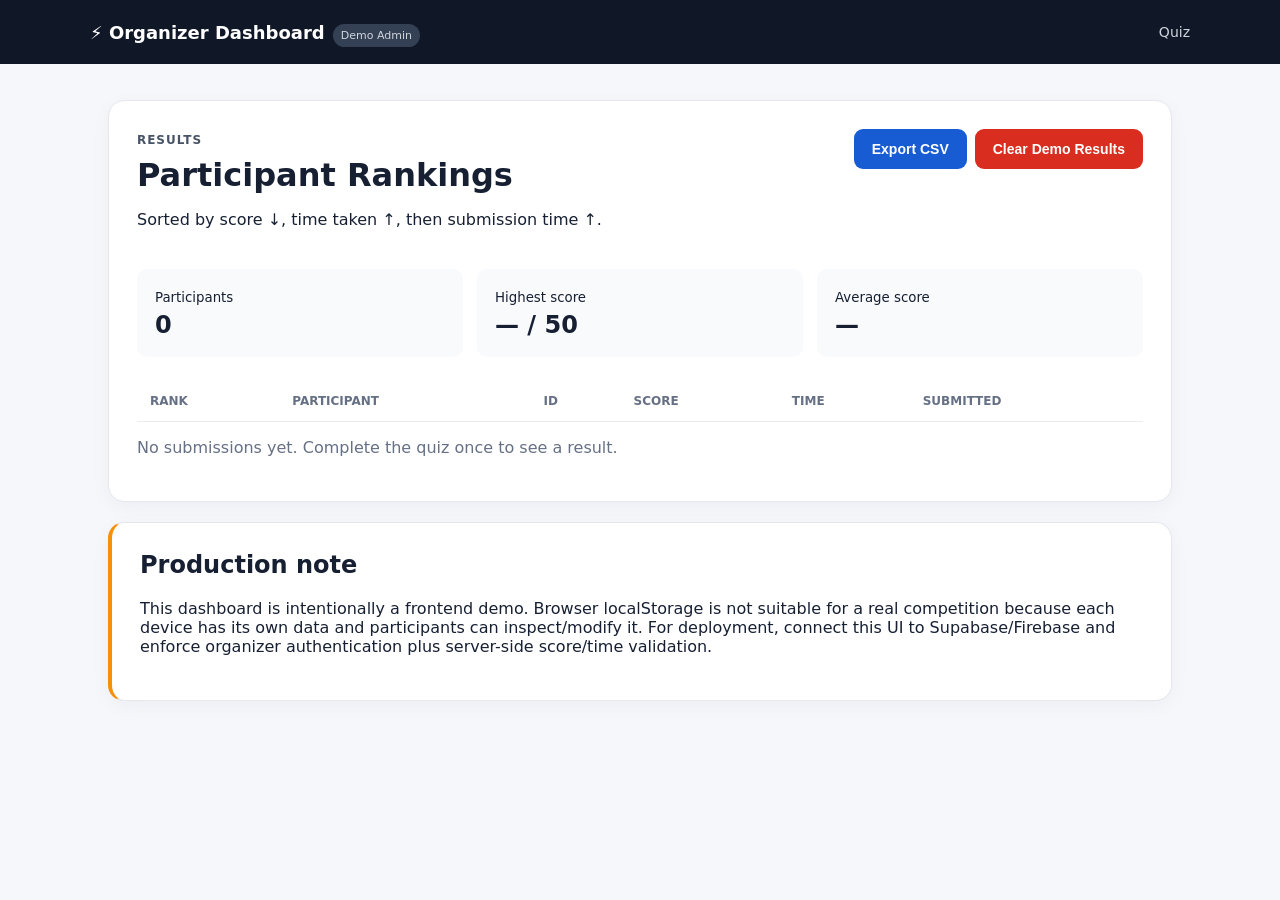
==== admin.html @ 2786ffd8 "test 1 test 1" ====
<!doctype html>
<html lang="en">
<head>
<meta charset="utf-8"><meta name="viewport" content="width=device-width,initial-scale=1">
<title>Organizer Dashboard</title><link rel="stylesheet" href="css/style.css">
</head>
<body>
<header class="topbar"><div><strong>⚡ Organizer Dashboard</strong><span class="tag">Demo Admin</span></div><nav><a href="index.html">Quiz</a></nav></header>
<main class="container">
<section class="card">
  <div class="dashboard-head">
    <div><span class="eyebrow">Results</span><h1>Participant Rankings</h1><p>Sorted by score ↓, time taken ↑, then submission time ↑.</p></div>
    <div class="actions"><button id="exportBtn" class="primary">Export CSV</button><button id="clearBtn" class="danger">Clear Demo Results</button></div>
  </div>
  <div class="stats" id="stats"></div>
  <div class="table-wrap">
  <table><thead><tr><th>Rank</th><th>Participant</th><th>ID</th><th>Score</th><th>Time</th><th>Submitted</th></tr></thead><tbody id="resultsBody"></tbody></table>
  </div>
  <p id="empty" class="muted">No submissions yet. Complete the quiz once to see a result.</p>
</section>
<section class="card security">
<h2>Production note</h2>
<p>This dashboard is intentionally a frontend demo. Browser localStorage is not suitable for a real competition because each device has its own data and participants can inspect/modify it. For deployment, connect this UI to Supabase/Firebase and enforce organizer authentication plus server-side score/time validation.</p>
</section>
</main>
<script src="js/admin.js"></script>
</body>
</html>
---- css/style.css ----
*{box-sizing:border-box}body{margin:0;font-family:Inter,system-ui,-apple-system,Segoe UI,sans-serif;background:#f5f7fb;color:#172033}.topbar{height:64px;background:#101828;color:white;display:flex;align-items:center;justify-content:space-between;padding:0 max(20px,calc((100% - 1100px)/2));gap:20px}.topbar strong{font-size:18px}.tag{font-size:11px;background:#344054;padding:5px 8px;border-radius:999px;margin-left:8px;color:#d0d5dd}.topbar nav{display:flex;gap:18px}.topbar a{color:#d0d5dd;text-decoration:none;font-size:14px}.container{max-width:1100px;margin:36px auto;padding:0 18px}.card{background:white;border:1px solid #e4e7ec;border-radius:16px;padding:28px;box-shadow:0 5px 20px #1018280a;margin-bottom:20px}.hero{max-width:850px;margin:40px auto}.eyebrow{font-size:12px;font-weight:800;text-transform:uppercase;letter-spacing:.08em;color:#475467}.hero h1,h1{font-size:32px;margin:8px 0}.hero p{color:#667085}.grid2{display:grid;grid-template-columns:1fr 1fr;gap:16px;margin:24px 0}label{font-size:13px;font-weight:700;color:#344054}input{display:block;width:100%;margin-top:7px;border:1px solid #d0d5dd;border-radius:9px;padding:12px;font:inherit}button,.button{border:0;border-radius:9px;padding:12px 18px;font-weight:800;cursor:pointer;text-decoration:none;display:inline-block;font-size:14px}.primary{background:#175cd3;color:white}.secondary{background:#eef2f6;color:#344054}.danger{background:#d92d20;color:white}.notice{background:#eff8ff;border:1px solid #b2ddff;padding:12px 14px;border-radius:9px;font-size:13px;margin:18px 0}.error{color:#b42318!important;font-weight:700}.quiz-head{display:flex;justify-content:space-between;align-items:center;gap:16px}.quiz-head small,.result-grid small{display:block;color:#667085;font-size:11px;text-transform:uppercase;font-weight:800;letter-spacing:.06em}.quiz-head strong{display:block;margin-top:3px}.timer{font-variant-numeric:tabular-nums;font-size:24px;font-weight:900;color:#b42318}.question{min-height:300px}.question h2{font-size:22px;line-height:1.4}.options{display:grid;gap:12px;margin-top:24px}.option{display:flex;align-items:flex-start;gap:12px;border:1px solid #d0d5dd;border-radius:12px;padding:15px;cursor:pointer;background:#fff}.option:hover{background:#f9fafb}.option input{width:auto;margin:3px 0 0}.quiz-nav{display:flex;justify-content:space-between;gap:10px;align-items:center}.progressbar{height:7px;background:#eaecf0;border-radius:20px;margin-top:20px;overflow:hidden}.progressbar span{display:block;height:100%;background:#175cd3;width:2%;transition:width .2s}.result-grid,.stats{display:grid;grid-template-columns:repeat(3,1fr);gap:14px;margin:24px 0}.result-grid>div,.stats>div{background:#f8fafc;padding:18px;border-radius:10px}.result-grid strong,.stats strong{display:block;font-size:24px;margin-top:5px}.dashboard-head{display:flex;justify-content:space-between;gap:20px;align-items:flex-start}.actions{display:flex;gap:8px;flex-wrap:wrap}.table-wrap{overflow:auto}table{width:100%;border-collapse:collapse;font-size:14px}th,td{text-align:left;padding:13px;border-bottom:1px solid #eaecf0;white-space:nowrap}th{color:#667085;font-size:12px;text-transform:uppercase}.muted{color:#667085}.security{border-left:4px solid #f79009}.security h2{margin-top:0}@media(max-width:700px){.topbar{height:auto;padding:14px 18px;align-items:flex-start}.topbar nav{gap:10px;flex-wrap:wrap}.grid2,.result-grid,.stats{grid-template-columns:1fr}.card{padding:20px}.hero h1,h1{font-size:26px}.quiz-head{align-items:flex-start;flex-wrap:wrap}.quiz-nav{flex-wrap:wrap}.quiz-nav button{flex:1}.dashboard-head{flex-direction:column}.actions{width:100%}.actions button{flex:1}}
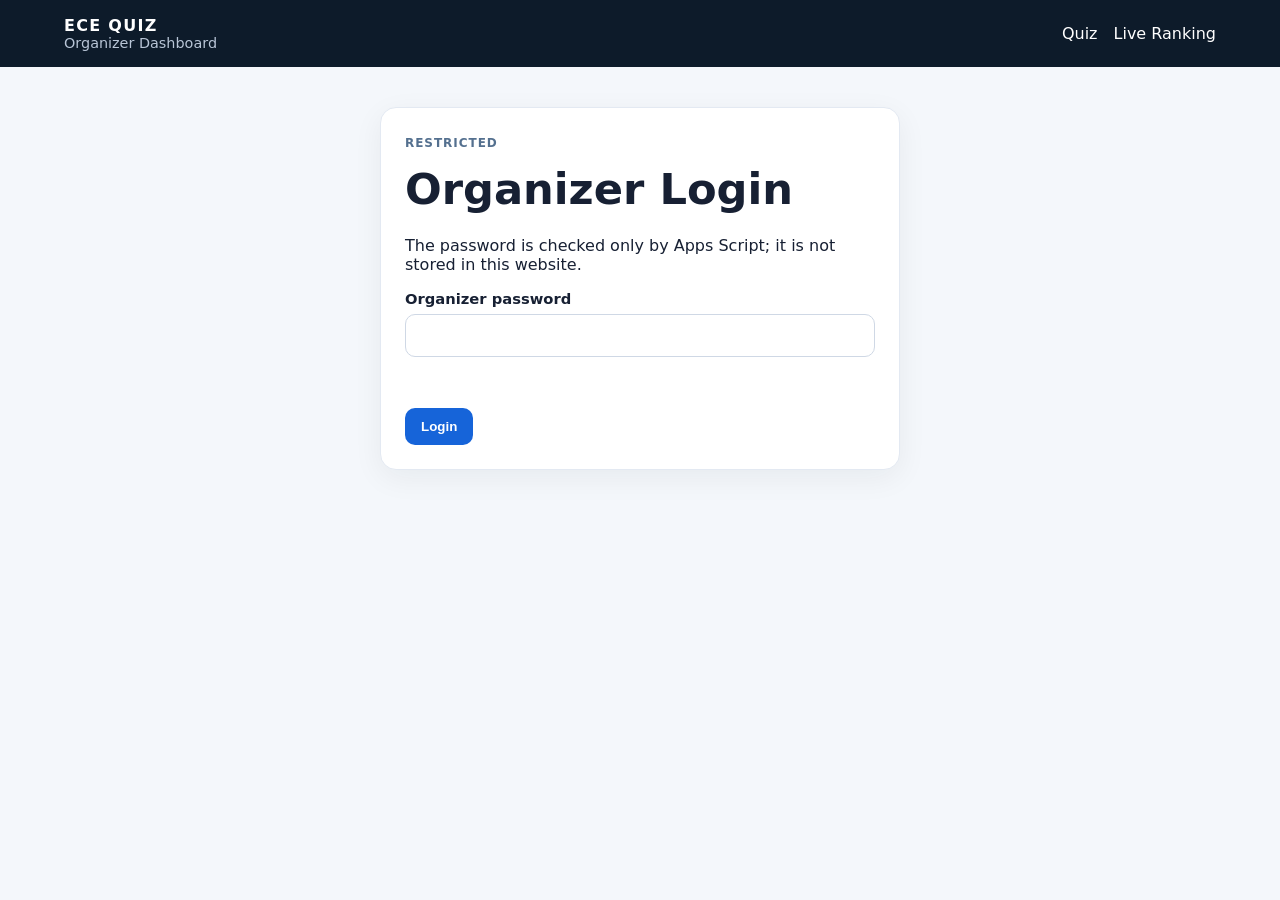
==== commit 32a96e8e: "google sheets version ." ====
--- a/admin.html
+++ b/admin.html
@@ -1,28 +1 @@
-<!doctype html>
-<html lang="en">
-<head>
-<meta charset="utf-8"><meta name="viewport" content="width=device-width,initial-scale=1">
-<title>Organizer Dashboard</title><link rel="stylesheet" href="css/style.css">
-</head>
-<body>
-<header class="topbar"><div><strong>⚡ Organizer Dashboard</strong><span class="tag">Demo Admin</span></div><nav><a href="index.html">Quiz</a></nav></header>
-<main class="container">
-<section class="card">
-  <div class="dashboard-head">
-    <div><span class="eyebrow">Results</span><h1>Participant Rankings</h1><p>Sorted by score ↓, time taken ↑, then submission time ↑.</p></div>
-    <div class="actions"><button id="exportBtn" class="primary">Export CSV</button><button id="clearBtn" class="danger">Clear Demo Results</button></div>
-  </div>
-  <div class="stats" id="stats"></div>
-  <div class="table-wrap">
-  <table><thead><tr><th>Rank</th><th>Participant</th><th>ID</th><th>Score</th><th>Time</th><th>Submitted</th></tr></thead><tbody id="resultsBody"></tbody></table>
-  </div>
-  <p id="empty" class="muted">No submissions yet. Complete the quiz once to see a result.</p>
-</section>
-<section class="card security">
-<h2>Production note</h2>
-<p>This dashboard is intentionally a frontend demo. Browser localStorage is not suitable for a real competition because each device has its own data and participants can inspect/modify it. For deployment, connect this UI to Supabase/Firebase and enforce organizer authentication plus server-side score/time validation.</p>
-</section>
-</main>
-<script src="js/admin.js"></script>
-</body>
-</html>
+<!doctype html><html lang="en"><head><meta charset="utf-8"><meta name="viewport" content="width=device-width,initial-scale=1"><title>Organizer Dashboard</title><link rel="stylesheet" href="css/style.css"></head><body><header class="top"><div><div class="brand">ECE QUIZ</div><div class="muted">Organizer Dashboard</div></div><nav><a href="index.html">Quiz</a><a href="leaderboard.html">Live Ranking</a></nav></header><main class="container"><section id="loginCard" class="card narrow"><span class="eyebrow">Restricted</span><h1>Organizer Login</h1><p>The password is checked only by Apps Script; it is not stored in this website.</p><label>Organizer password<input id="password" type="password" autocomplete="current-password"></label><p id="loginError" class="error"></p><button id="loginBtn" class="btn primary">Login</button></section><section id="dashboard" hidden><div class="sectionhead"><div><span class="eyebrow">Protected results</span><h1>Organizer Dashboard</h1><p id="summary" class="muted"></p></div><div class="actions inline"><button id="refreshBtn" class="btn">Refresh</button><button id="csvBtn" class="btn">Export CSV</button><button id="logoutBtn" class="btn danger">Logout</button></div></div><p id="dashError" class="error"></p><div class="card tablewrap"><table><thead><tr><th>Rank</th><th>Name</th><th>Participant ID</th><th>Email</th><th>Institution</th><th>Score</th><th>Time</th><th>Submitted</th></tr></thead><tbody id="resultsBody"></tbody></table></div></section></main><script src="config.js"></script><script src="js/api.js"></script><script src="js/admin.js"></script></body></html>
--- a/css/style.css
+++ b/css/style.css
@@ -1 +1 @@
-*{box-sizing:border-box}body{margin:0;font-family:Inter,system-ui,-apple-system,Segoe UI,sans-serif;background:#f5f7fb;color:#172033}.topbar{height:64px;background:#101828;color:white;display:flex;align-items:center;justify-content:space-between;padding:0 max(20px,calc((100% - 1100px)/2));gap:20px}.topbar strong{font-size:18px}.tag{font-size:11px;background:#344054;padding:5px 8px;border-radius:999px;margin-left:8px;color:#d0d5dd}.topbar nav{display:flex;gap:18px}.topbar a{color:#d0d5dd;text-decoration:none;font-size:14px}.container{max-width:1100px;margin:36px auto;padding:0 18px}.card{background:white;border:1px solid #e4e7ec;border-radius:16px;padding:28px;box-shadow:0 5px 20px #1018280a;margin-bottom:20px}.hero{max-width:850px;margin:40px auto}.eyebrow{font-size:12px;font-weight:800;text-transform:uppercase;letter-spacing:.08em;color:#475467}.hero h1,h1{font-size:32px;margin:8px 0}.hero p{color:#667085}.grid2{display:grid;grid-template-columns:1fr 1fr;gap:16px;margin:24px 0}label{font-size:13px;font-weight:700;color:#344054}input{display:block;width:100%;margin-top:7px;border:1px solid #d0d5dd;border-radius:9px;padding:12px;font:inherit}button,.button{border:0;border-radius:9px;padding:12px 18px;font-weight:800;cursor:pointer;text-decoration:none;display:inline-block;font-size:14px}.primary{background:#175cd3;color:white}.secondary{background:#eef2f6;color:#344054}.danger{background:#d92d20;color:white}.notice{background:#eff8ff;border:1px solid #b2ddff;padding:12px 14px;border-radius:9px;font-size:13px;margin:18px 0}.error{color:#b42318!important;font-weight:700}.quiz-head{display:flex;justify-content:space-between;align-items:center;gap:16px}.quiz-head small,.result-grid small{display:block;color:#667085;font-size:11px;text-transform:uppercase;font-weight:800;letter-spacing:.06em}.quiz-head strong{display:block;margin-top:3px}.timer{font-variant-numeric:tabular-nums;font-size:24px;font-weight:900;color:#b42318}.question{min-height:300px}.question h2{font-size:22px;line-height:1.4}.options{display:grid;gap:12px;margin-top:24px}.option{display:flex;align-items:flex-start;gap:12px;border:1px solid #d0d5dd;border-radius:12px;padding:15px;cursor:pointer;background:#fff}.option:hover{background:#f9fafb}.option input{width:auto;margin:3px 0 0}.quiz-nav{display:flex;justify-content:space-between;gap:10px;align-items:center}.progressbar{height:7px;background:#eaecf0;border-radius:20px;margin-top:20px;overflow:hidden}.progressbar span{display:block;height:100%;background:#175cd3;width:2%;transition:width .2s}.result-grid,.stats{display:grid;grid-template-columns:repeat(3,1fr);gap:14px;margin:24px 0}.result-grid>div,.stats>div{background:#f8fafc;padding:18px;border-radius:10px}.result-grid strong,.stats strong{display:block;font-size:24px;margin-top:5px}.dashboard-head{display:flex;justify-content:space-between;gap:20px;align-items:flex-start}.actions{display:flex;gap:8px;flex-wrap:wrap}.table-wrap{overflow:auto}table{width:100%;border-collapse:collapse;font-size:14px}th,td{text-align:left;padding:13px;border-bottom:1px solid #eaecf0;white-space:nowrap}th{color:#667085;font-size:12px;text-transform:uppercase}.muted{color:#667085}.security{border-left:4px solid #f79009}.security h2{margin-top:0}@media(max-width:700px){.topbar{height:auto;padding:14px 18px;align-items:flex-start}.topbar nav{gap:10px;flex-wrap:wrap}.grid2,.result-grid,.stats{grid-template-columns:1fr}.card{padding:20px}.hero h1,h1{font-size:26px}.quiz-head{align-items:flex-start;flex-wrap:wrap}.quiz-nav{flex-wrap:wrap}.quiz-nav button{flex:1}.dashboard-head{flex-direction:column}.actions{width:100%}.actions button{flex:1}}
+*{box-sizing:border-box}body{margin:0;font-family:Inter,system-ui,-apple-system,Segoe UI,sans-serif;background:#f4f7fb;color:#172033}.top{background:#0d1b2a;color:#fff;padding:16px 5%;display:flex;justify-content:space-between;align-items:center;gap:20px;position:sticky;top:0;z-index:5}.brand{font-weight:800;letter-spacing:.08em}.muted{color:#718096;font-size:.9rem}.top .muted{color:#b8c5d6}.top nav{display:flex;gap:16px}.top a{color:#fff;text-decoration:none}.container{max-width:1150px;margin:32px auto;padding:0 16px}.card{background:#fff;border:1px solid #e3e9f2;border-radius:16px;padding:24px;box-shadow:0 8px 30px rgba(13,27,42,.06)}.hero{max-width:900px;margin:auto}.narrow{max-width:520px;margin:40px auto}h1{font-size:clamp(1.8rem,4vw,2.7rem);margin:.3em 0 .5em}h2{margin:.5em 0}.eyebrow{text-transform:uppercase;letter-spacing:.08em;font-size:.75rem;font-weight:800;color:#54708f}.grid2{display:grid;grid-template-columns:1fr 1fr;gap:16px;margin:20px 0}label{display:block;font-weight:650;font-size:.92rem}input{width:100%;padding:12px;margin-top:7px;border:1px solid #cfd8e5;border-radius:10px;font:inherit}.btn{border:0;border-radius:10px;padding:11px 16px;background:#e7edf5;color:#172033;font-weight:700;cursor:pointer}.btn.primary{background:#1664d9;color:#fff}.btn.danger{background:#c93636;color:#fff}.btn:disabled{opacity:.55;cursor:not-allowed}.notice{background:#eef5ff;border-radius:10px;padding:12px;margin-top:16px;font-size:.9rem}.error{color:#c93636;min-height:1.2em}.quizbar{display:flex;justify-content:space-between;align-items:center;margin-bottom:12px}.timer{font-variant-numeric:tabular-nums;font-size:1.6rem;font-weight:800}.progress{height:8px;background:#e4eaf2;border-radius:99px;overflow:hidden;margin-bottom:20px}.progress #bar{height:100%;width:0;background:#1664d9}.option{display:flex;align-items:flex-start;gap:10px;border:1px solid #dce3ec;padding:14px;border-radius:10px;margin:10px 0;cursor:pointer;font-weight:500}.option input{width:auto;margin:3px 0}.actions{display:flex;gap:10px;justify-content:flex-end;margin-top:16px}.inline{display:flex;flex-wrap:wrap}.sectionhead{display:flex;justify-content:space-between;gap:20px;align-items:center;margin-bottom:20px}.tablewrap{overflow:auto}table{width:100%;border-collapse:collapse;min-width:780px}th,td{text-align:left;padding:11px;border-bottom:1px solid #e7edf4;white-space:nowrap}th{background:#f7f9fc;font-size:.82rem}.result{text-align:center;max-width:650px;margin:auto}.score{font-size:4rem;font-weight:900;margin:18px}.grid3{display:grid;grid-template-columns:repeat(3,1fr);gap:12px}.grid3 div{background:#f7f9fc;padding:14px;border-radius:10px}.grid3 span{display:block;color:#718096;font-size:.85rem}.grid3 strong{display:block;margin-top:4px}@media(max-width:700px){.top{align-items:flex-start}.grid2,.grid3{grid-template-columns:1fr}.sectionhead{align-items:flex-start;flex-direction:column}.actions.inline{justify-content:flex-start}.top nav{display:none}.container{margin-top:20px}.card{padding:18px}}
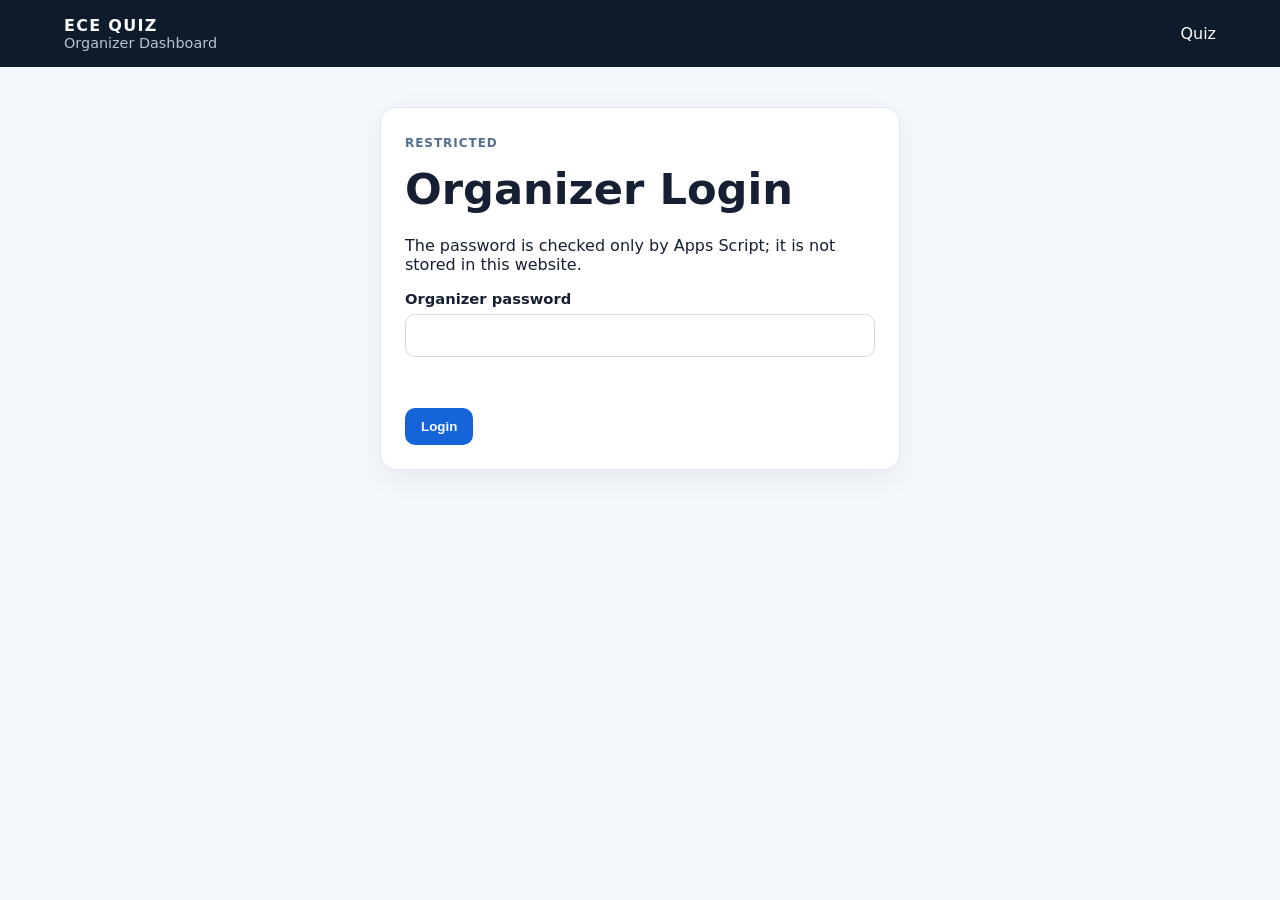
==== commit 3d787167: ". ." ====
--- a/admin.html
+++ b/admin.html
@@ -1 +1 @@
-<!doctype html><html lang="en"><head><meta charset="utf-8"><meta name="viewport" content="width=device-width,initial-scale=1"><title>Organizer Dashboard</title><link rel="stylesheet" href="css/style.css"></head><body><header class="top"><div><div class="brand">ECE QUIZ</div><div class="muted">Organizer Dashboard</div></div><nav><a href="index.html">Quiz</a><a href="leaderboard.html">Live Ranking</a></nav></header><main class="container"><section id="loginCard" class="card narrow"><span class="eyebrow">Restricted</span><h1>Organizer Login</h1><p>The password is checked only by Apps Script; it is not stored in this website.</p><label>Organizer password<input id="password" type="password" autocomplete="current-password"></label><p id="loginError" class="error"></p><button id="loginBtn" class="btn primary">Login</button></section><section id="dashboard" hidden><div class="sectionhead"><div><span class="eyebrow">Protected results</span><h1>Organizer Dashboard</h1><p id="summary" class="muted"></p></div><div class="actions inline"><button id="refreshBtn" class="btn">Refresh</button><button id="csvBtn" class="btn">Export CSV</button><button id="logoutBtn" class="btn danger">Logout</button></div></div><p id="dashError" class="error"></p><div class="card tablewrap"><table><thead><tr><th>Rank</th><th>Name</th><th>Participant ID</th><th>Email</th><th>Institution</th><th>Score</th><th>Time</th><th>Submitted</th></tr></thead><tbody id="resultsBody"></tbody></table></div></section></main><script src="config.js"></script><script src="js/api.js"></script><script src="js/admin.js"></script></body></html>
+<!doctype html><html lang="en"><head><meta charset="utf-8"><meta name="viewport" content="width=device-width,initial-scale=1"><title>Organizer Dashboard</title><link rel="stylesheet" href="css/style.css"></head><body><header class="top"><div><div class="brand">ECE QUIZ</div><div class="muted">Organizer Dashboard</div></div><nav><a href="index.html">Quiz</a></nav></header><main class="container"><section id="loginCard" class="card narrow"><span class="eyebrow">Restricted</span><h1>Organizer Login</h1><p>The password is checked only by Apps Script; it is not stored in this website.</p><label>Organizer password<input id="password" type="password" autocomplete="current-password"></label><p id="loginError" class="error"></p><button id="loginBtn" class="btn primary">Login</button></section><section id="dashboard" hidden><div class="sectionhead"><div><span class="eyebrow">Protected results</span><h1>Organizer Dashboard</h1><p id="summary" class="muted"></p></div><div class="actions inline"><button id="refreshBtn" class="btn">Refresh</button><button id="csvBtn" class="btn">Export CSV</button><button id="logoutBtn" class="btn danger">Logout</button></div></div><p id="dashError" class="error"></p><div class="card tablewrap"><table><thead><tr><th>Rank</th><th>Name</th><th>Participant ID</th><th>Email</th><th>Institution</th><th>Score</th><th>Time</th><th>Submitted</th></tr></thead><tbody id="resultsBody"></tbody></table></div></section></main><script src="config.js"></script><script src="js/api.js"></script><script src="js/admin.js"></script></body></html>
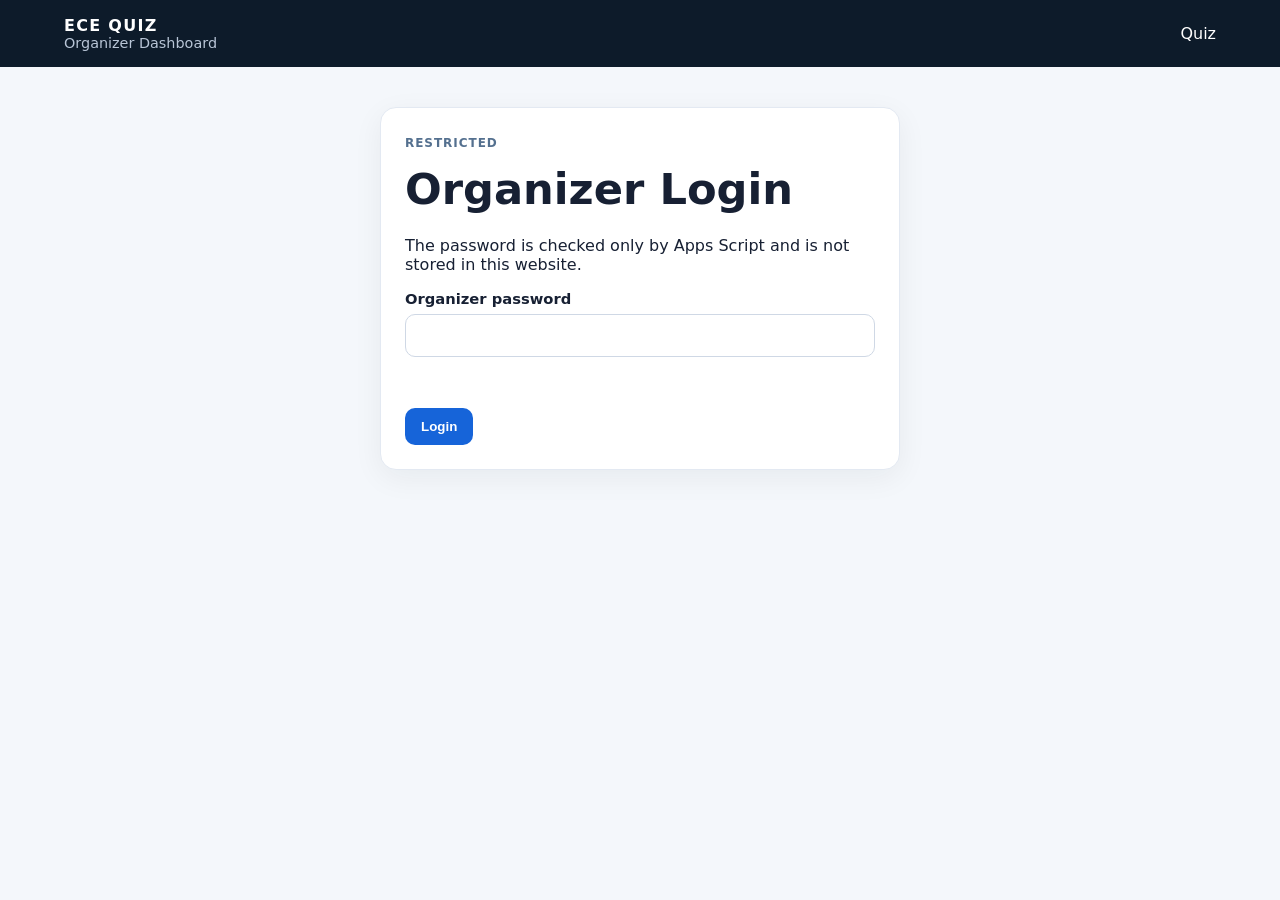
==== commit 7124326c: "test for 80 students" ====
--- a/admin.html
+++ b/admin.html
@@ -1 +1,62 @@
-<!doctype html><html lang="en"><head><meta charset="utf-8"><meta name="viewport" content="width=device-width,initial-scale=1"><title>Organizer Dashboard</title><link rel="stylesheet" href="css/style.css"></head><body><header class="top"><div><div class="brand">ECE QUIZ</div><div class="muted">Organizer Dashboard</div></div><nav><a href="index.html">Quiz</a></nav></header><main class="container"><section id="loginCard" class="card narrow"><span class="eyebrow">Restricted</span><h1>Organizer Login</h1><p>The password is checked only by Apps Script; it is not stored in this website.</p><label>Organizer password<input id="password" type="password" autocomplete="current-password"></label><p id="loginError" class="error"></p><button id="loginBtn" class="btn primary">Login</button></section><section id="dashboard" hidden><div class="sectionhead"><div><span class="eyebrow">Protected results</span><h1>Organizer Dashboard</h1><p id="summary" class="muted"></p></div><div class="actions inline"><button id="refreshBtn" class="btn">Refresh</button><button id="csvBtn" class="btn">Export CSV</button><button id="logoutBtn" class="btn danger">Logout</button></div></div><p id="dashError" class="error"></p><div class="card tablewrap"><table><thead><tr><th>Rank</th><th>Name</th><th>Participant ID</th><th>Email</th><th>Institution</th><th>Score</th><th>Time</th><th>Submitted</th></tr></thead><tbody id="resultsBody"></tbody></table></div></section></main><script src="config.js"></script><script src="js/api.js"></script><script src="js/admin.js"></script></body></html>
+<!doctype html>
+<html lang="en">
+<head>
+  <meta charset="utf-8">
+  <meta name="viewport" content="width=device-width,initial-scale=1">
+  <meta http-equiv="Cache-Control" content="no-cache, no-store, must-revalidate">
+  <title>Organizer Dashboard</title>
+  <link rel="stylesheet" href="css/style.css?v=20260925-r1">
+</head>
+<body>
+  <header class="top">
+    <div>
+      <div class="brand">ECE QUIZ</div>
+      <div class="muted">Organizer Dashboard</div>
+    </div>
+    <nav><a href="index.html">Quiz</a></nav>
+  </header>
+
+  <main class="container">
+    <section id="loginCard" class="card narrow">
+      <span class="eyebrow">Restricted</span>
+      <h1>Organizer Login</h1>
+      <p>The password is checked only by Apps Script and is not stored in this website.</p>
+      <label>Organizer password<input id="password" type="password" autocomplete="current-password"></label>
+      <p id="loginError" class="error" aria-live="polite"></p>
+      <button id="loginBtn" class="btn primary">Login</button>
+    </section>
+
+    <section id="dashboard" hidden>
+      <div class="sectionhead">
+        <div>
+          <span class="eyebrow">Protected Results</span>
+          <h1>Organizer Dashboard</h1>
+          <p id="summary" class="muted"></p>
+        </div>
+        <div class="actions inline">
+          <button id="refreshBtn" class="btn">Refresh</button>
+          <button id="csvBtn" class="btn">Export CSV</button>
+          <button id="logoutBtn" class="btn danger">Logout</button>
+        </div>
+      </div>
+
+      <p id="dashError" class="error" aria-live="polite"></p>
+      <div class="card tablewrap">
+        <table>
+          <thead>
+            <tr>
+              <th>Rank</th><th>Name</th><th>Participant ID</th><th>Email</th>
+              <th>Institution</th><th>Score</th><th>Answered</th><th>Time</th><th>Submitted</th>
+            </tr>
+          </thead>
+          <tbody id="resultsBody"></tbody>
+        </table>
+      </div>
+    </section>
+  </main>
+
+  <script src="config.js?v=20260925-r1"></script>
+  <script src="js/api.js?v=20260925-r1"></script>
+  <script src="js/admin.js?v=20260925-r1"></script>
+</body>
+</html>
--- a/css/style.css
+++ b/css/style.css
@@ -1 +1,19 @@
-*{box-sizing:border-box}body{margin:0;font-family:Inter,system-ui,-apple-system,Segoe UI,sans-serif;background:#f4f7fb;color:#172033}.top{background:#0d1b2a;color:#fff;padding:16px 5%;display:flex;justify-content:space-between;align-items:center;gap:20px;position:sticky;top:0;z-index:5}.brand{font-weight:800;letter-spacing:.08em}.muted{color:#718096;font-size:.9rem}.top .muted{color:#b8c5d6}.top nav{display:flex;gap:16px}.top a{color:#fff;text-decoration:none}.container{max-width:1150px;margin:32px auto;padding:0 16px}.card{background:#fff;border:1px solid #e3e9f2;border-radius:16px;padding:24px;box-shadow:0 8px 30px rgba(13,27,42,.06)}.hero{max-width:900px;margin:auto}.narrow{max-width:520px;margin:40px auto}h1{font-size:clamp(1.8rem,4vw,2.7rem);margin:.3em 0 .5em}h2{margin:.5em 0}.eyebrow{text-transform:uppercase;letter-spacing:.08em;font-size:.75rem;font-weight:800;color:#54708f}.grid2{display:grid;grid-template-columns:1fr 1fr;gap:16px;margin:20px 0}label{display:block;font-weight:650;font-size:.92rem}input{width:100%;padding:12px;margin-top:7px;border:1px solid #cfd8e5;border-radius:10px;font:inherit}.btn{border:0;border-radius:10px;padding:11px 16px;background:#e7edf5;color:#172033;font-weight:700;cursor:pointer}.btn.primary{background:#1664d9;color:#fff}.btn.danger{background:#c93636;color:#fff}.btn:disabled{opacity:.55;cursor:not-allowed}.notice{background:#eef5ff;border-radius:10px;padding:12px;margin-top:16px;font-size:.9rem}.error{color:#c93636;min-height:1.2em}.quizbar{display:flex;justify-content:space-between;align-items:center;margin-bottom:12px}.timer{font-variant-numeric:tabular-nums;font-size:1.6rem;font-weight:800}.progress{height:8px;background:#e4eaf2;border-radius:99px;overflow:hidden;margin-bottom:20px}.progress #bar{height:100%;width:0;background:#1664d9}.option{display:flex;align-items:flex-start;gap:10px;border:1px solid #dce3ec;padding:14px;border-radius:10px;margin:10px 0;cursor:pointer;font-weight:500}.option input{width:auto;margin:3px 0}.actions{display:flex;gap:10px;justify-content:flex-end;margin-top:16px}.inline{display:flex;flex-wrap:wrap}.sectionhead{display:flex;justify-content:space-between;gap:20px;align-items:center;margin-bottom:20px}.tablewrap{overflow:auto}table{width:100%;border-collapse:collapse;min-width:780px}th,td{text-align:left;padding:11px;border-bottom:1px solid #e7edf4;white-space:nowrap}th{background:#f7f9fc;font-size:.82rem}.result{text-align:center;max-width:650px;margin:auto}.score{font-size:4rem;font-weight:900;margin:18px}.grid3{display:grid;grid-template-columns:repeat(3,1fr);gap:12px}.grid3 div{background:#f7f9fc;padding:14px;border-radius:10px}.grid3 span{display:block;color:#718096;font-size:.85rem}.grid3 strong{display:block;margin-top:4px}@media(max-width:700px){.top{align-items:flex-start}.grid2,.grid3{grid-template-columns:1fr}.sectionhead{align-items:flex-start;flex-direction:column}.actions.inline{justify-content:flex-start}.top nav{display:none}.container{margin-top:20px}.card{padding:18px}}+*{box-sizing:border-box}
+body{margin:0;font-family:Inter,system-ui,-apple-system,Segoe UI,sans-serif;background:#f4f7fb;color:#172033}
+.top{background:#0d1b2a;color:#fff;padding:16px 5%;display:flex;justify-content:space-between;align-items:center;gap:20px;position:sticky;top:0;z-index:5}
+.brand{font-weight:800;letter-spacing:.08em}.muted{color:#718096;font-size:.9rem}.top .muted{color:#b8c5d6}.top nav{display:flex;gap:16px}.top a{color:#fff;text-decoration:none}
+.container{max-width:1150px;margin:32px auto;padding:0 16px}.card{background:#fff;border:1px solid #e3e9f2;border-radius:16px;padding:24px;box-shadow:0 8px 30px rgba(13,27,42,.06)}.hero{max-width:900px;margin:auto}.narrow{max-width:520px;margin:40px auto}
+h1{font-size:clamp(1.8rem,4vw,2.7rem);margin:.3em 0 .5em}h2{margin:.5em 0}
+.eyebrow{text-transform:uppercase;letter-spacing:.08em;font-size:.75rem;font-weight:800;color:#54708f}
+.grid2{display:grid;grid-template-columns:1fr 1fr;gap:16px;margin:20px 0}label{display:block;font-weight:650;font-size:.92rem}
+input{width:100%;padding:12px;margin-top:7px;border:1px solid #cfd8e5;border-radius:10px;font:inherit}
+.btn{border:0;border-radius:10px;padding:11px 16px;background:#e7edf5;color:#172033;font-weight:700;cursor:pointer;transition:transform .12s ease,opacity .12s ease}.btn:hover{transform:translateY(-1px)}.btn.primary{background:#1664d9;color:#fff}.btn.danger{background:#c93636;color:#fff}.btn:disabled{opacity:.55;cursor:not-allowed;transform:none}
+.notice{background:#eef5ff;border-radius:10px;padding:12px;margin-top:16px;font-size:.9rem}.error{color:#c93636;min-height:1.2em}.status{min-height:1.35em;margin:10px 0}.status.success{color:#2f6f44}.status.warning{color:#9a6700}.status.error{color:#c93636}
+.quizbar{display:flex;justify-content:space-between;align-items:center;margin-bottom:12px}.timer{font-variant-numeric:tabular-nums;font-size:1.6rem;font-weight:800}
+.progress{height:8px;background:#e4eaf2;border-radius:99px;overflow:hidden;margin-bottom:20px}.progress #bar{height:100%;width:0;background:#1664d9;transition:width .2s ease}
+.option{display:flex;align-items:flex-start;gap:10px;border:1px solid #dce3ec;padding:14px;border-radius:10px;margin:10px 0;cursor:pointer;font-weight:500;transition:border-color .12s ease,background .12s ease}.option:hover{background:#f7faff;border-color:#b9c9dd}.option input{width:auto;margin:3px 0}
+.question-card{max-width:900px;margin:auto}.question-card h2{line-height:1.45}
+.actions{display:flex;gap:10px;justify-content:flex-end;margin-top:16px}.inline{display:flex;flex-wrap:wrap}.sectionhead{display:flex;justify-content:space-between;gap:20px;align-items:center;margin-bottom:20px}
+.tablewrap{overflow:auto}table{width:100%;border-collapse:collapse;min-width:900px}th,td{text-align:left;padding:11px;border-bottom:1px solid #e7edf4;white-space:nowrap}th{background:#f7f9fc;font-size:.82rem}
+.result{text-align:center;max-width:650px;margin:auto}.result h2{font-size:2rem}.result p{line-height:1.6}
+@media(max-width:700px){.top{align-items:flex-start}.grid2{grid-template-columns:1fr}.sectionhead{align-items:flex-start;flex-direction:column}.actions.inline{justify-content:flex-start}.top nav{display:none}.container{margin-top:20px}.card{padding:18px}.quizbar{align-items:flex-start;gap:12px}.timer{font-size:1.35rem}}
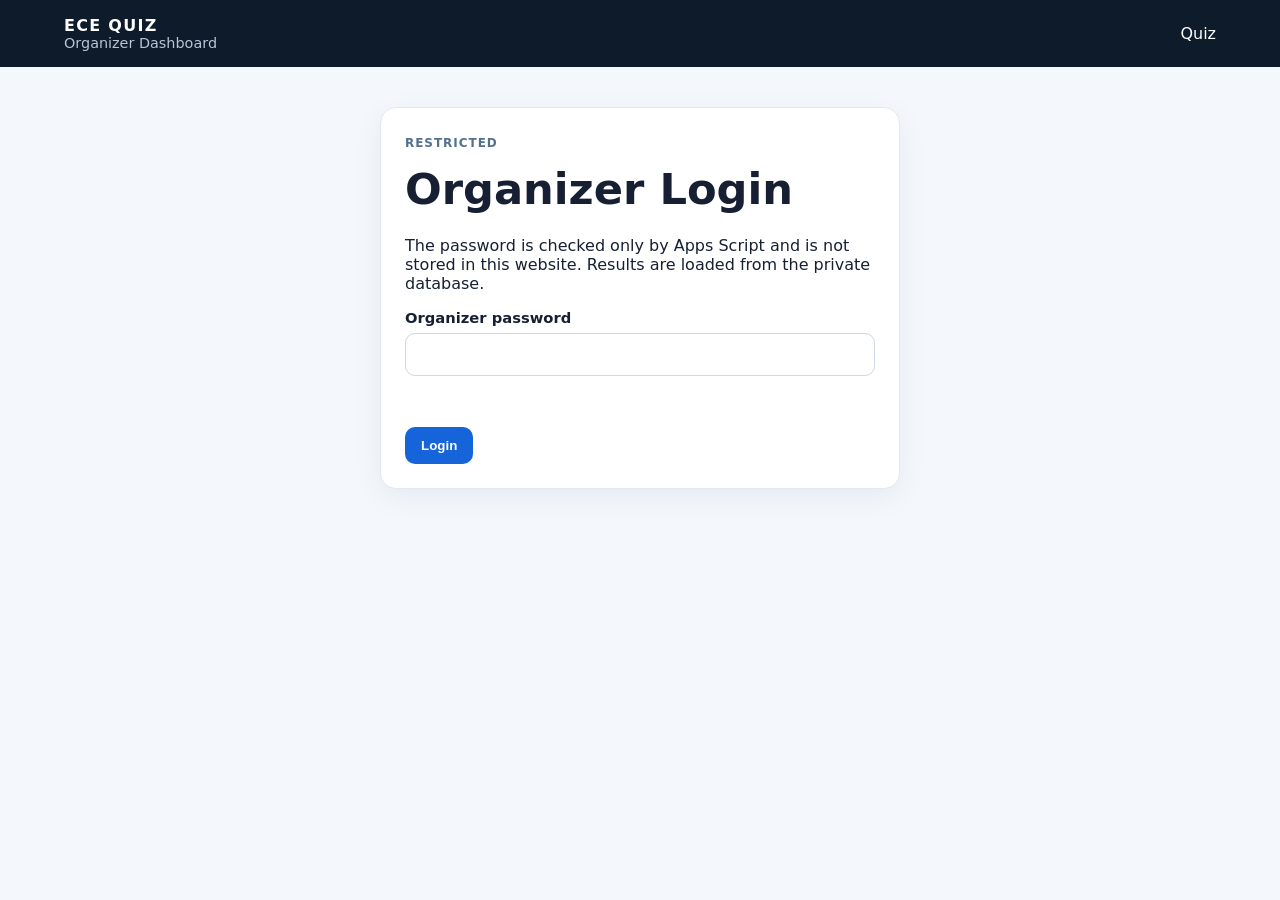
==== commit 6a492704: "fast with auto submission" ====
--- a/admin.html
+++ b/admin.html
@@ -4,8 +4,10 @@
   <meta charset="utf-8">
   <meta name="viewport" content="width=device-width,initial-scale=1">
   <meta http-equiv="Cache-Control" content="no-cache, no-store, must-revalidate">
+  <link rel="preconnect" href="https://script.google.com" crossorigin>
+  <link rel="preconnect" href="https://script.googleusercontent.com" crossorigin>
   <title>Organizer Dashboard</title>
-  <link rel="stylesheet" href="css/style.css?v=20260925-r1">
+  <link rel="stylesheet" href="css/style.css?v=20260926-ultra1">
 </head>
 <body>
   <header class="top">
@@ -20,7 +22,7 @@
     <section id="loginCard" class="card narrow">
       <span class="eyebrow">Restricted</span>
       <h1>Organizer Login</h1>
-      <p>The password is checked only by Apps Script and is not stored in this website.</p>
+      <p>The password is checked only by Apps Script and is not stored in this website. Results are loaded from the private database.</p>
       <label>Organizer password<input id="password" type="password" autocomplete="current-password"></label>
       <p id="loginError" class="error" aria-live="polite"></p>
       <button id="loginBtn" class="btn primary">Login</button>
@@ -29,7 +31,7 @@
     <section id="dashboard" hidden>
       <div class="sectionhead">
         <div>
-          <span class="eyebrow">Protected Results</span>
+          <span class="eyebrow">Protected Control & Results</span>
           <h1>Organizer Dashboard</h1>
           <p id="summary" class="muted"></p>
         </div>
@@ -41,6 +43,31 @@
       </div>
 
       <p id="dashError" class="error" aria-live="polite"></p>
+
+      <div class="card" style="margin-bottom:1rem">
+        <span class="eyebrow">Synchronized Start</span>
+        <h2>Quiz Start Control</h2>
+        <p class="muted">Set the common start time before participants click Start Quiz. The server stores one shared start timestamp for everyone.</p>
+
+        <div class="grid2">
+          <label>Start date & time
+            <input id="startDateTime" type="datetime-local" step="1">
+          </label>
+          <div>
+            <div class="muted" style="margin-bottom:.4rem">Current schedule</div>
+            <strong id="schedulePhase">Not set</strong>
+            <div id="scheduleText" class="muted" style="margin-top:.35rem"></div>
+          </div>
+        </div>
+
+        <div class="actions inline" style="margin-top:1rem">
+          <button id="setStartBtn" class="btn primary">Set Start Time</button>
+          <button id="startNowBtn" class="btn">Start in 10 Seconds</button>
+          <button id="clearStartBtn" class="btn danger">Clear Schedule</button>
+        </div>
+        <p id="controlStatus" class="status muted" aria-live="polite"></p>
+      </div>
+
       <div class="card tablewrap">
         <table>
           <thead>
@@ -55,8 +82,8 @@
     </section>
   </main>
 
-  <script src="config.js?v=20260925-r1"></script>
-  <script src="js/api.js?v=20260925-r1"></script>
-  <script src="js/admin.js?v=20260925-r1"></script>
+  <script src="config.js?v=20260926-ultra1"></script>
+  <script src="js/api.js?v=20260926-ultra1"></script>
+  <script src="js/admin.js?v=20260926-ultra1"></script>
 </body>
 </html>
